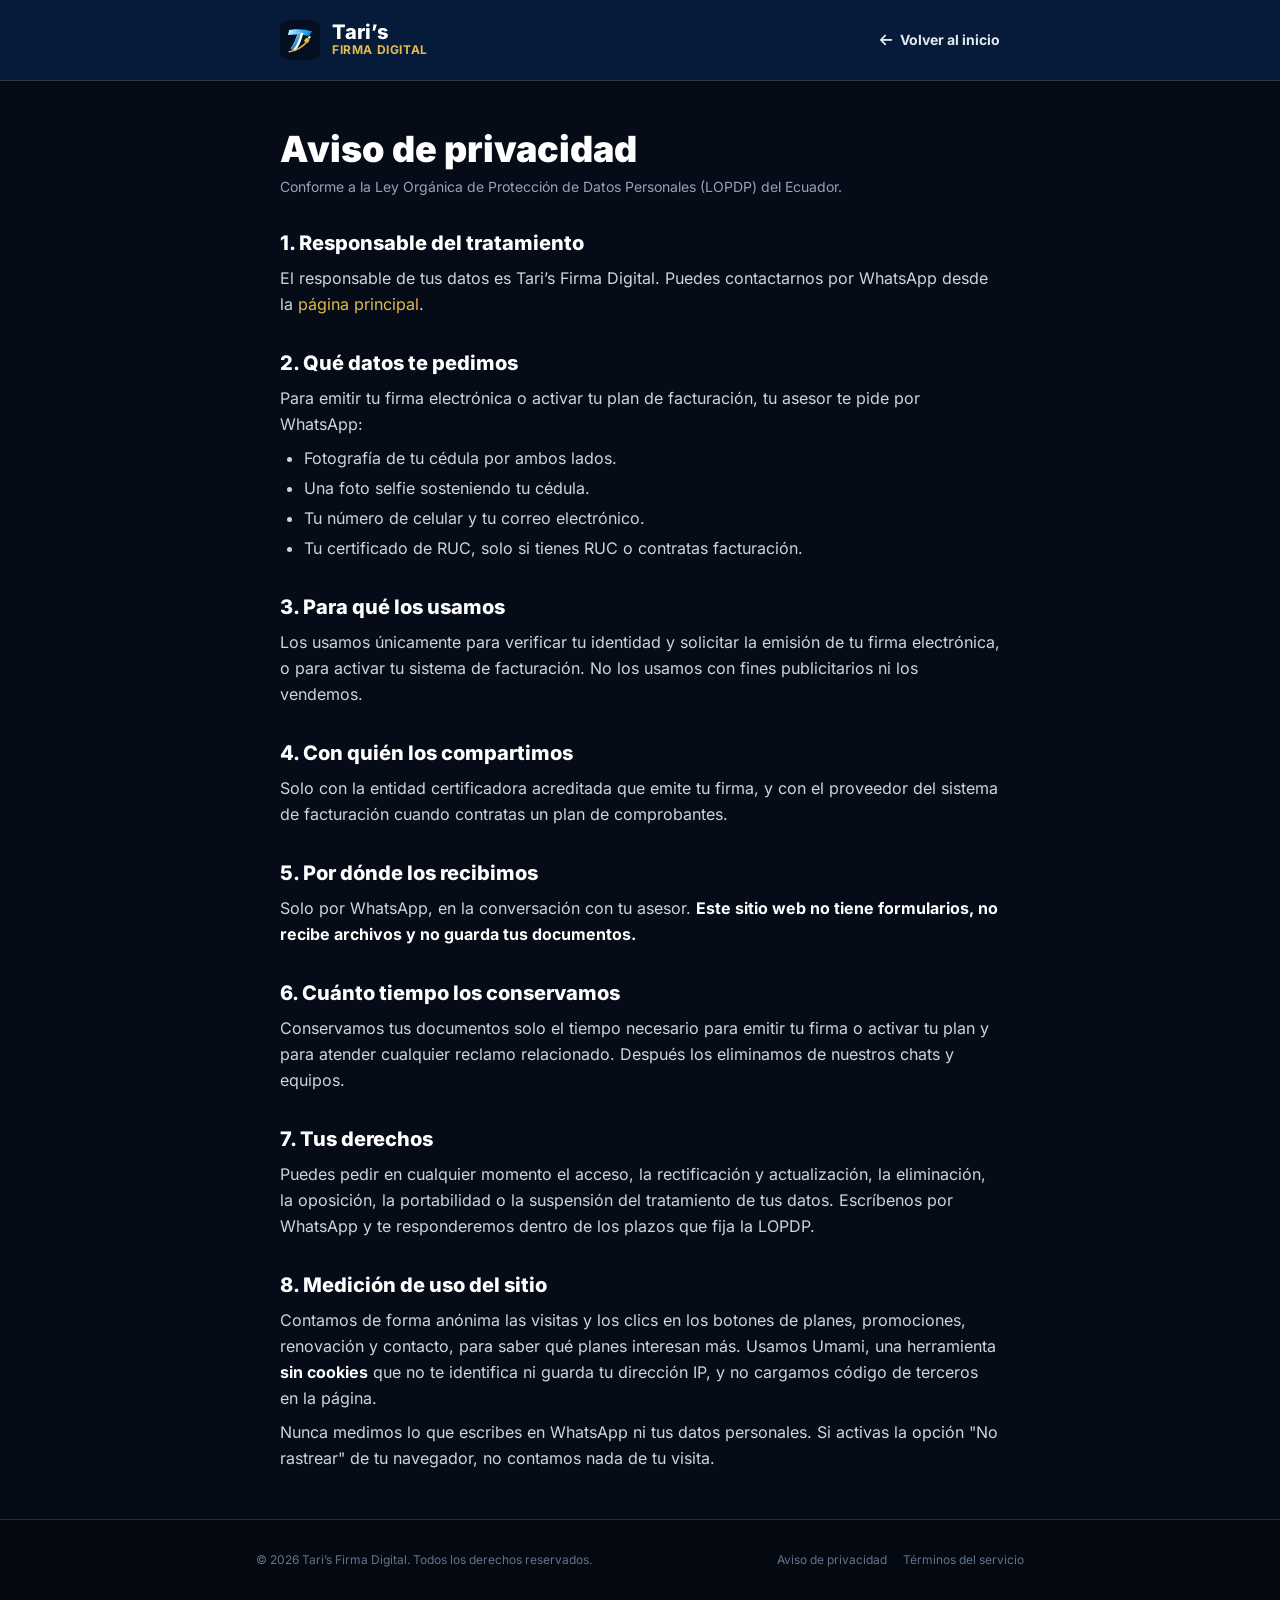
==== privacidad.html @ 4c4bc8b9 "feat: close page gaps for trust and conversion (002) Implementa las 10 historias de specs/002-page-g" ====
<!DOCTYPE html>
<html lang="es" class="scroll-smooth">
<head>
    <meta charset="UTF-8">
    <meta name="viewport" content="width=device-width, initial-scale=1.0">
    <title>Aviso de privacidad | Tari's Firma Digital</title>

    <!-- Política de seguridad de contenido (research R13) -->
    <meta http-equiv="Content-Security-Policy" content="default-src 'self' file:; script-src 'self' file:; style-src 'self' file: https://cdnjs.cloudflare.com; font-src 'self' file: https://cdnjs.cloudflare.com; img-src 'self' file: data:; connect-src 'self' https://gateway.umami.is; base-uri 'self'; form-action 'none'; object-src 'none'">

    <meta name="description" content="Cómo trata Tari's Firma Digital los datos y documentos que envías a tu asesor por WhatsApp para emitir tu firma electrónica, según la LOPDP del Ecuador.">
    <meta name="robots" content="index, follow">
    <link rel="canonical" href="https://__DOMINIO__/privacidad.html">
    <link rel="icon" href="favicon.svg" type="image/svg+xml">
    <link rel="apple-touch-icon" href="apple-touch-icon.png">

    <link rel="stylesheet" href="tailwind.css">
    <link rel="stylesheet" href="https://cdnjs.cloudflare.com/ajax/libs/font-awesome/6.5.1/css/all.min.css"
          integrity="sha512-DTOQO9RWCH3ppGqcWaEA1BIZOC6xxalwEsw9c2QQeAIftl+Vegovlnee1c9QX4TctnWMn13TZye+giMm8e2LwA=="
          crossorigin="anonymous" referrerpolicy="no-referrer">
    <link rel="stylesheet" href="styles.css">
</head>
<body class="bg-[#050C17] text-white font-sans antialiased selection:bg-taris-gold selection:text-taris-dark">

    <!-- SECCIÓN: CABECERA SIMPLIFICADA -->
    <header class="bg-[#061A3A] border-b border-taris-gold/20">
        <div class="max-w-3xl mx-auto px-4 sm:px-6 h-20 flex items-center justify-between">
            <a href="index.html" class="flex items-center gap-3">
                <img src="favicon.svg" alt="" class="w-10 h-10">
                <span>
                    <span class="block text-xl font-extrabold leading-none">Tari’s</span>
                    <span class="block text-xs font-bold text-taris-gold uppercase tracking-wider">Firma Digital</span>
                </span>
            </a>
            <a href="index.html" class="text-sm font-bold text-slate-200 hover:text-taris-gold transition flex items-center gap-2">
                <i class="fa-solid fa-arrow-left" aria-hidden="true"></i> Volver al inicio
            </a>
        </div>
    </header>

    <!-- SECCIÓN: AVISO DE PRIVACIDAD (FR-014, research R11).
         BORRADOR: el responsable del negocio debe revisar y confirmar este texto antes de publicar (FR-038). -->
    <main class="max-w-3xl mx-auto px-4 sm:px-6 py-12 space-y-8 text-slate-300 leading-relaxed">
        <div>
            <h1 class="text-3xl sm:text-4xl font-black text-white">Aviso de privacidad</h1>
            <p class="text-sm text-slate-400 mt-2">Conforme a la Ley Orgánica de Protección de Datos Personales (LOPDP) del Ecuador.</p>
        </div>

        <section class="space-y-2">
            <h2 class="text-xl font-extrabold text-white">1. Responsable del tratamiento</h2>
            <p>El responsable de tus datos es Tari’s Firma Digital<span data-legal-group class="hidden"> (<span data-legal="razonSocial"></span>, RUC <span data-legal="ruc"></span>, <span data-legal="ciudad"></span>)</span>. Puedes contactarnos por WhatsApp desde la <a href="index.html" class="text-taris-gold hover:underline">página principal</a>.</p>
        </section>

        <section class="space-y-2">
            <h2 class="text-xl font-extrabold text-white">2. Qué datos te pedimos</h2>
            <p>Para emitir tu firma electrónica o activar tu plan de facturación, tu asesor te pide por WhatsApp:</p>
            <ul class="list-disc pl-6 space-y-1">
                <li>Fotografía de tu cédula por ambos lados.</li>
                <li>Una foto selfie sosteniendo tu cédula.</li>
                <li>Tu número de celular y tu correo electrónico.</li>
                <li>Tu certificado de RUC, solo si tienes RUC o contratas facturación.</li>
            </ul>
        </section>

        <section class="space-y-2">
            <h2 class="text-xl font-extrabold text-white">3. Para qué los usamos</h2>
            <p>Los usamos únicamente para verificar tu identidad y solicitar la emisión de tu firma electrónica, o para activar tu sistema de facturación. No los usamos con fines publicitarios ni los vendemos.</p>
        </section>

        <section class="space-y-2">
            <h2 class="text-xl font-extrabold text-white">4. Con quién los compartimos</h2>
            <p>Solo con la entidad certificadora acreditada que emite tu firma<span data-legal-group class="hidden"> (<span data-legal="entidadCertificadora"></span>)</span>, y con el proveedor del sistema de facturación cuando contratas un plan de comprobantes.</p>
        </section>

        <section class="space-y-2">
            <h2 class="text-xl font-extrabold text-white">5. Por dónde los recibimos</h2>
            <p>Solo por WhatsApp, en la conversación con tu asesor. <strong class="text-white">Este sitio web no tiene formularios, no recibe archivos y no guarda tus documentos.</strong></p>
        </section>

        <section class="space-y-2">
            <h2 class="text-xl font-extrabold text-white">6. Cuánto tiempo los conservamos</h2>
            <p>Conservamos tus documentos solo el tiempo necesario para emitir tu firma o activar tu plan y para atender cualquier reclamo relacionado. Después los eliminamos de nuestros chats y equipos.</p>
        </section>

        <section class="space-y-2">
            <h2 class="text-xl font-extrabold text-white">7. Tus derechos</h2>
            <p>Puedes pedir en cualquier momento el acceso, la rectificación y actualización, la eliminación, la oposición, la portabilidad o la suspensión del tratamiento de tus datos. Escríbenos por WhatsApp y te responderemos dentro de los plazos que fija la LOPDP.</p>
        </section>

        <section class="space-y-2">
            <h2 class="text-xl font-extrabold text-white">8. Medición de uso del sitio</h2>
            <p>Contamos de forma anónima las visitas y los clics en los botones de planes, promociones, renovación y contacto, para saber qué planes interesan más. Usamos Umami, una herramienta <strong class="text-white">sin cookies</strong> que no te identifica ni guarda tu dirección IP, y no cargamos código de terceros en la página.</p>
            <p>Nunca medimos lo que escribes en WhatsApp ni tus datos personales. Si activas la opción "No rastrear" de tu navegador, no contamos nada de tu visita.</p>
        </section>
    </main>

    <!-- SECCIÓN: PIE DE PÁGINA -->
    <footer class="border-t border-taris-gold/20 bg-[#030811] px-4 sm:px-6 py-8 text-xs text-slate-500">
        <div class="max-w-3xl mx-auto flex flex-col sm:flex-row justify-between items-center gap-3">
            <p>© <span data-anio>2026</span> Tari’s Firma Digital. Todos los derechos reservados.</p>
            <nav class="flex gap-4" aria-label="Información legal">
                <a href="privacidad.html" class="hover:text-taris-gold transition">Aviso de privacidad</a>
                <a href="terminos.html" class="hover:text-taris-gold transition">Términos del servicio</a>
            </nav>
        </div>
    </footer>

    <script src="script.js"></script>
</body>
</html>
---- styles.css ----
/* ==========================================================================
Estilos Personalizados - Tari's Firma Digital
========================================================================== */

/* Gradiente radial corporativo para la sección principal (Hero) */
.bg-taris-hero {
background: radial-gradient(circle at 80% 20%, #0E376E 0%, #061A3A 50%, #030B18 100%);
}

/* Gradiente dorado metálico para botones y encabezados */
.gold-gradient {
background: linear-gradient(90deg, #C9982E 0%, #F5D276 50%, #C9982E 100%);
}

/* Texto con degradado dorado brillante */
.gold-text-gradient {
background: linear-gradient(90deg, #E5B94C 0%, #FFF0B8 50%, #D9A32B 100%);
-webkit-background-clip: text;
background-clip: text;
-webkit-text-fill-color: transparent;
}

/* Fondo azul vibrante para el banner de promociones vigentes */
.promo-banner-bg {
background: linear-gradient(135deg, #072554 0%, #0D47A1 55%, #04132B 100%);
}

/* Animación de pulso dorado en el borde de la promoción */
@keyframes pulse-border {
0%, 100% {
box-shadow: 0 0 0 0 rgba(229, 185, 76, 0.6);
}
50% {
box-shadow: 0 0 0 10px rgba(229, 185, 76, 0);
}
}

.animate-pulse-gold {
animation: pulse-border 2.5s infinite;
}

/* Aviso visible solo cuando el navegador no ejecuta JavaScript (ver <noscript> en index.html).
   Se mantiene en esta hoja porque es un estilo propio del aviso, independiente de Tailwind. */
.aviso-sin-js {
background: #E5B94C;
color: #040F22;
font-family: 'Inter', sans-serif;
font-weight: 800;
text-align: center;
padding: 14px 16px;
}

/* Sin animación continua para quien pide reducir el movimiento (FR-032) */
@media (prefers-reduced-motion: reduce) {
.animate-pulse-gold { animation: none; }
}
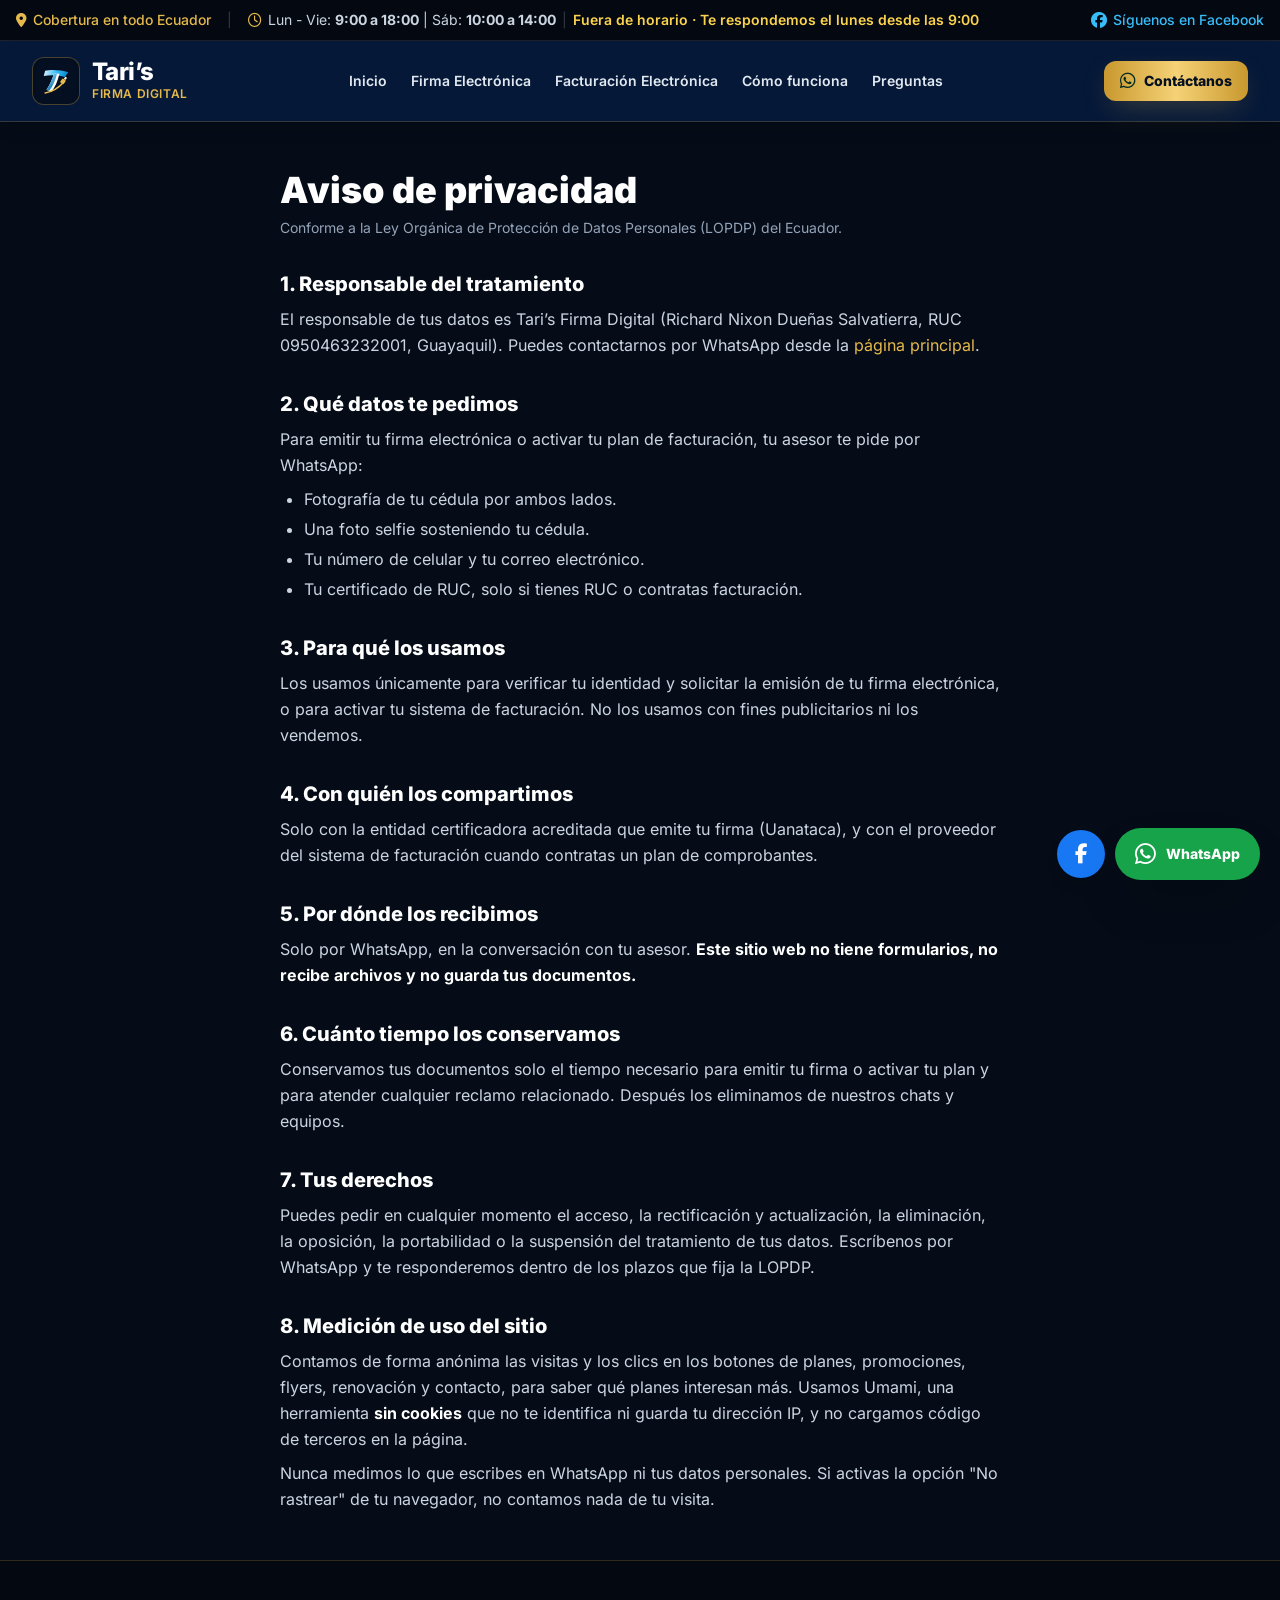
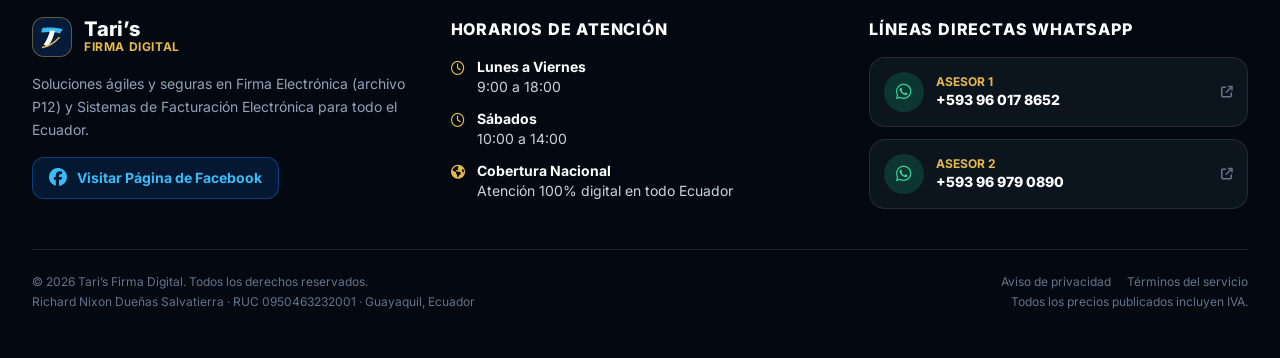
==== commit 2ad847f5: "feat: add flyers carousel, services and own plan pages (003) - Página principal: carrusel de flyers " ====
--- a/privacidad.html
+++ b/privacidad.html
@@ -10,7 +10,7 @@
 
     <meta name="description" content="Cómo trata Tari's Firma Digital los datos y documentos que envías a tu asesor por WhatsApp para emitir tu firma electrónica, según la LOPDP del Ecuador.">
     <meta name="robots" content="index, follow">
-    <link rel="canonical" href="https://__DOMINIO__/privacidad.html">
+    <link rel="canonical" href="https://tari-firma-digital.vercel.app/privacidad.html">
     <link rel="icon" href="favicon.svg" type="image/svg+xml">
     <link rel="apple-touch-icon" href="apple-touch-icon.png">
 
@@ -22,24 +22,117 @@
 </head>
 <body class="bg-[#050C17] text-white font-sans antialiased selection:bg-taris-gold selection:text-taris-dark">
 
-    <!-- SECCIÓN: CABECERA SIMPLIFICADA -->
-    <header class="bg-[#061A3A] border-b border-taris-gold/20">
-        <div class="max-w-3xl mx-auto px-4 sm:px-6 h-20 flex items-center justify-between">
-            <a href="index.html" class="flex items-center gap-3">
-                <img src="favicon.svg" alt="" class="w-10 h-10">
-                <span>
-                    <span class="block text-xl font-extrabold leading-none">Tari’s</span>
-                    <span class="block text-xs font-bold text-taris-gold uppercase tracking-wider">Firma Digital</span>
+    <!-- COMPARTIDO: INICIO CABECERA (idéntico en todas las páginas; lo vigila tests/layout.test.js) -->
+    <!-- AVISO SIN JAVASCRIPT (los planes y los botones de WhatsApp los genera script.js) -->
+    <noscript>
+        <div class="aviso-sin-js">
+            Para ver nuestros planes y contactar a un asesor por WhatsApp, activa JavaScript en tu navegador.
+        </div>
+    </noscript>
+
+    <!-- BARRA SUPERIOR DE INFORMACIÓN Y HORARIOS -->
+    <div class="bg-[#030811] border-b border-white/10 text-xs sm:text-sm py-2.5 px-4">
+        <div class="max-w-7xl mx-auto flex flex-col md:flex-row justify-between items-center gap-2 text-slate-300">
+            <div class="flex flex-wrap items-center justify-center gap-4">
+                <span class="flex items-center gap-1.5 text-taris-gold font-medium">
+                    <i class="fa-solid fa-location-dot"></i> Cobertura en todo Ecuador
                 </span>
+                <span class="hidden sm:inline text-white/20">|</span>
+                <span class="flex items-center gap-1.5">
+                    <i class="fa-regular fa-clock text-taris-gold"></i>
+                    <span>Lun - Vie: <strong data-horario="semana"></strong> | Sáb: <strong data-horario="sabado"></strong></span>
+                    <span class="hidden sm:inline text-white/20">|</span>
+                    <span class="font-semibold text-amber-300" data-atencion role="status"></span>
+                </span>
+            </div>
+            <div class="flex items-center gap-4">
+                <a href="#" data-facebook target="_blank" rel="noopener noreferrer"
+                   class="flex items-center gap-1.5 text-sky-400 hover:text-sky-300 transition font-medium">
+                    <i class="fa-brands fa-facebook text-base"></i> Síguenos en Facebook
+                </a>
+            </div>
+        </div>
+    </div>
+
+    <!-- NAVEGACIÓN PRINCIPAL -->
+    <header class="sticky top-0 z-40 bg-[#061A3A]/95 backdrop-blur-md border-b border-taris-gold/20 shadow-lg">
+        <div class="max-w-7xl mx-auto px-4 sm:px-6 lg:px-8">
+            <div class="flex justify-between items-center h-20">
+                <!-- Logo Tari's Recreación Vectorial -->
+                <a href="index.html" class="flex items-center gap-3 group" aria-label="Tari’s Firma Digital, ir al inicio">
+                    <div class="w-12 h-12 rounded-xl bg-[#040F22] border border-taris-gold/30 flex items-center justify-center p-1.5 shadow-inner group-hover:border-taris-gold transition">
+                        <svg viewBox="0 0 100 100" class="w-full h-full" fill="none" xmlns="http://www.w3.org/2000/svg" aria-hidden="true">
+                            <path d="M18 20 C35 16, 68 18, 86 24 L76 38 C60 33, 35 32, 14 35 Z" fill="url(#skyGrad)"/>
+                            <path d="M44 28 L60 29 C55 50, 48 68, 36 82 L22 76 C32 62, 39 45, 44 28 Z" fill="#FFFFFF"/>
+                            <path d="M44 28 L53 28.5 C48 48, 41 65, 30 79 L22 76 C32 62, 39 45, 44 28 Z" fill="url(#blueGrad)"/>
+                            <path d="M18 85 C38 82, 58 70, 74 52" stroke="#E5B94C" stroke-width="4.5" stroke-linecap="round"/>
+                            <rect x="70" y="42" width="12" height="14" rx="2" transform="rotate(38 70 42)" fill="#E5B94C"/>
+                            <rect x="78" y="37" width="6" height="8" rx="1" transform="rotate(38 78 37)" fill="#FFF2C2"/>
+                            <defs>
+                                <linearGradient id="skyGrad" x1="14" y1="20" x2="86" y2="35" gradientUnits="userSpaceOnUse">
+                                    <stop stop-color="#E0F2FE"/>
+                                    <stop offset="0.5" stop-color="#38BDF8"/>
+                                    <stop offset="1" stop-color="#0284C7"/>
+                                </linearGradient>
+                                <linearGradient id="blueGrad" x1="22" y1="28" x2="53" y2="79" gradientUnits="userSpaceOnUse">
+                                    <stop stop-color="#7DD3FC"/>
+                                    <stop offset="1" stop-color="#0369A1"/>
+                                </linearGradient>
+                            </defs>
+                        </svg>
+                    </div>
+                    <div>
+                        <span class="block text-2xl font-extrabold tracking-tight text-white leading-none">Tari’s</span>
+                        <span class="block text-xs font-semibold tracking-wider text-taris-gold uppercase mt-0.5">Firma Digital</span>
+                    </div>
+                </a>
+
+                <!-- Menú Desktop (el enlace de la página actual recibe aria-current desde script.js) -->
+                <nav class="hidden xl:flex items-center gap-6 whitespace-nowrap text-sm font-semibold text-slate-200" aria-label="Menú principal">
+                    <a href="index.html#promociones" data-promo-any data-ver-promocion="menu" class="hidden text-taris-gold hover:text-taris-goldLight transition flex items-center gap-1.5">
+                        <i class="fa-solid fa-fire text-red-500"></i> Promociones
+                    </a>
+                    <a href="index.html" data-nav="index" class="hover:text-taris-gold transition aria-[current=page]:text-taris-gold">Inicio</a>
+                    <a href="firma.html" data-nav="firma" class="hover:text-taris-gold transition aria-[current=page]:text-taris-gold">Firma Electrónica</a>
+                    <a href="facturacion.html" data-nav="facturacion" class="hover:text-taris-gold transition aria-[current=page]:text-taris-gold">Facturación Electrónica</a>
+                    <a href="index.html#como-funciona" class="hover:text-taris-gold transition">Cómo funciona</a>
+                    <a href="index.html#preguntas" class="hover:text-taris-gold transition">Preguntas</a>
+                </nav>
+
+                <!-- Botón Directo Asesores + Menú Móvil -->
+                <div class="flex items-center gap-2 sm:gap-3">
+                    <button type="button" data-open-advisor="general"
+                            class="gold-gradient text-taris-dark font-extrabold text-xs sm:text-sm px-4 py-2.5 rounded-xl shadow-gold hover:brightness-110 transition flex items-center gap-2 cursor-pointer">
+                        <i class="fa-brands fa-whatsapp text-lg text-emerald-950"></i>
+                        <span>Contáctanos</span>
+                    </button>
+                    <button id="mobile-menu-btn" type="button" aria-controls="mobile-menu" aria-expanded="false" class="xl:hidden p-2.5 rounded-xl bg-white/10 text-white hover:bg-white/20 transition" aria-label="Abrir menú">
+                        <i class="fa-solid fa-bars text-lg"></i>
+                    </button>
+                </div>
+            </div>
+        </div>
+
+        <!-- Menú Móvil Desplegable -->
+        <div id="mobile-menu" class="hidden xl:hidden bg-[#040F22] border-t border-white/10 px-4 pt-3 pb-5 space-y-2">
+            <a href="index.html#promociones" data-promo-any data-ver-promocion="menu" class="hidden block px-3 py-2.5 rounded-lg text-taris-gold font-bold bg-white/5">
+                <i class="fa-solid fa-fire text-red-500 mr-2"></i> Promociones Vigentes
             </a>
-            <a href="index.html" class="text-sm font-bold text-slate-200 hover:text-taris-gold transition flex items-center gap-2">
-                <i class="fa-solid fa-arrow-left" aria-hidden="true"></i> Volver al inicio
+            <a href="index.html" data-nav="index" class="block px-3 py-2.5 rounded-lg text-slate-200 hover:bg-white/5 font-medium aria-[current=page]:text-taris-gold">Inicio</a>
+            <a href="firma.html" data-nav="firma" class="block px-3 py-2.5 rounded-lg text-slate-200 hover:bg-white/5 font-medium aria-[current=page]:text-taris-gold">Firma Electrónica (P12)</a>
+            <a href="facturacion.html" data-nav="facturacion" class="block px-3 py-2.5 rounded-lg text-slate-200 hover:bg-white/5 font-medium aria-[current=page]:text-taris-gold">Facturación Electrónica</a>
+            <a href="index.html#como-funciona" class="block px-3 py-2.5 rounded-lg text-slate-200 hover:bg-white/5 font-medium">Cómo funciona</a>
+            <a href="index.html#preguntas" class="block px-3 py-2.5 rounded-lg text-slate-200 hover:bg-white/5 font-medium">Preguntas frecuentes</a>
+            <a href="#" data-facebook target="_blank" rel="noopener noreferrer"
+               class="block px-3 py-2.5 rounded-lg text-sky-400 hover:bg-white/5 font-medium">
+                <i class="fa-brands fa-facebook mr-2"></i> Página Oficial en Facebook
             </a>
         </div>
     </header>
+    <!-- COMPARTIDO: FIN CABECERA -->
 
     <!-- SECCIÓN: AVISO DE PRIVACIDAD (FR-014, research R11).
-         BORRADOR: el responsable del negocio debe revisar y confirmar este texto antes de publicar (FR-038). -->
+         Texto confirmado por el responsable del negocio el 2026-11-26 (FR-038). -->
     <main class="max-w-3xl mx-auto px-4 sm:px-6 py-12 space-y-8 text-slate-300 leading-relaxed">
         <div>
             <h1 class="text-3xl sm:text-4xl font-black text-white">Aviso de privacidad</h1>
@@ -89,21 +182,189 @@
 
         <section class="space-y-2">
             <h2 class="text-xl font-extrabold text-white">8. Medición de uso del sitio</h2>
-            <p>Contamos de forma anónima las visitas y los clics en los botones de planes, promociones, renovación y contacto, para saber qué planes interesan más. Usamos Umami, una herramienta <strong class="text-white">sin cookies</strong> que no te identifica ni guarda tu dirección IP, y no cargamos código de terceros en la página.</p>
+            <p>Contamos de forma anónima las visitas y los clics en los botones de planes, promociones, flyers, renovación y contacto, para saber qué planes interesan más. Usamos Umami, una herramienta <strong class="text-white">sin cookies</strong> que no te identifica ni guarda tu dirección IP, y no cargamos código de terceros en la página.</p>
             <p>Nunca medimos lo que escribes en WhatsApp ni tus datos personales. Si activas la opción "No rastrear" de tu navegador, no contamos nada de tu visita.</p>
         </section>
     </main>
 
-    <!-- SECCIÓN: PIE DE PÁGINA -->
-    <footer class="border-t border-taris-gold/20 bg-[#030811] px-4 sm:px-6 py-8 text-xs text-slate-500">
-        <div class="max-w-3xl mx-auto flex flex-col sm:flex-row justify-between items-center gap-3">
-            <p>© <span data-anio>2026</span> Tari’s Firma Digital. Todos los derechos reservados.</p>
-            <nav class="flex gap-4" aria-label="Información legal">
-                <a href="privacidad.html" class="hover:text-taris-gold transition">Aviso de privacidad</a>
-                <a href="terminos.html" class="hover:text-taris-gold transition">Términos del servicio</a>
-            </nav>
+    <!-- COMPARTIDO: INICIO PIE (footer, botones flotantes y modal; idéntico en todas las páginas) -->
+    <!-- FOOTER Y CONTACTO DIRECTO -->
+    <footer class="bg-[#030811] border-t border-taris-gold/20 pt-14 pb-24 sm:pb-12 px-4 sm:px-6 lg:px-8">
+        <div class="max-w-7xl mx-auto">
+            <div class="grid md:grid-cols-3 gap-10 pb-10 border-b border-white/10">
+                <div class="space-y-4">
+                    <div class="flex items-center gap-3">
+                        <div class="w-10 h-10 rounded-xl bg-[#061A3A] border border-taris-gold/40 flex items-center justify-center p-1">
+                            <svg viewBox="0 0 100 100" class="w-full h-full" fill="none" xmlns="http://www.w3.org/2000/svg">
+                                <path d="M18 20 C35 16, 68 18, 86 24 L76 38 C60 33, 35 32, 14 35 Z" fill="#38BDF8"/>
+                                <path d="M44 28 L60 29 C55 50, 48 68, 36 82 L22 76 C32 62, 39 45, 44 28 Z" fill="#FFFFFF"/>
+                                <path d="M18 85 C38 82, 58 70, 74 52" stroke="#E5B94C" stroke-width="5" stroke-linecap="round"/>
+                            </svg>
+                        </div>
+                        <div>
+                            <span class="block text-xl font-extrabold text-white leading-none">Tari’s</span>
+                            <span class="block text-xs font-bold text-taris-gold uppercase tracking-wider">Firma Digital</span>
+                        </div>
+                    </div>
+                    <p class="text-slate-400 text-sm leading-relaxed">
+                        Soluciones ágiles y seguras en Firma Electrónica (archivo P12) y Sistemas de Facturación Electrónica para todo el Ecuador.
+                    </p>
+                    <a href="#" data-facebook target="_blank" rel="noopener noreferrer"
+                       class="inline-flex items-center gap-2.5 px-4 py-2.5 rounded-xl bg-[#1877F2]/15 border border-[#1877F2]/40 text-sky-400 hover:bg-[#1877F2] hover:text-white transition text-sm font-bold">
+                        <i class="fa-brands fa-facebook text-lg"></i>
+                        <span>Visitar Página de Facebook</span>
+                    </a>
+                </div>
+
+                <div class="space-y-4">
+                    <h2 class="text-base font-extrabold text-white uppercase tracking-wider">Horarios de Atención</h2>
+                    <ul class="space-y-3 text-sm text-slate-300">
+                        <li class="flex items-start gap-3">
+                            <i class="fa-regular fa-clock text-taris-gold mt-1"></i>
+                            <div>
+                                <strong class="block text-white">Lunes a Viernes</strong>
+                                <span data-horario="semana"></span>
+                            </div>
+                        </li>
+                        <li class="flex items-start gap-3">
+                            <i class="fa-regular fa-clock text-taris-gold mt-1"></i>
+                            <div>
+                                <strong class="block text-white">Sábados</strong>
+                                <span data-horario="sabado"></span>
+                            </div>
+                        </li>
+                        <li class="flex items-start gap-3">
+                            <i class="fa-solid fa-earth-americas text-taris-gold mt-1"></i>
+                            <div>
+                                <strong class="block text-white">Cobertura Nacional</strong>
+                                <span>Atención 100% digital en todo Ecuador</span>
+                            </div>
+                        </li>
+                    </ul>
+                </div>
+
+                <div class="space-y-4">
+                    <h2 class="text-base font-extrabold text-white uppercase tracking-wider">Líneas Directas WhatsApp</h2>
+                    <div class="space-y-3">
+                        <a href="#" data-whatsapp="asesor1" data-mensaje="ayuda"
+                           target="_blank" rel="noopener noreferrer"
+                           class="flex items-center justify-between p-3.5 rounded-2xl bg-[#0C141D] border border-white/10 hover:border-emerald-500/50 transition group">
+                            <div class="flex items-center gap-3">
+                                <span class="w-10 h-10 rounded-full bg-emerald-500/20 text-emerald-400 flex items-center justify-center text-lg group-hover:bg-emerald-500 group-hover:text-white transition">
+                                    <i class="fa-brands fa-whatsapp"></i>
+                                </span>
+                                <div>
+                                    <span class="block text-xs font-bold text-taris-gold uppercase">Asesor 1</span>
+                                    <span class="block text-sm font-extrabold text-white" data-phone="asesor1"></span>
+                                </div>
+                            </div>
+                            <i class="fa-solid fa-arrow-up-right-from-square text-slate-500 group-hover:text-white text-xs"></i>
+                        </a>
+
+                        <a href="#" data-whatsapp="asesor2" data-mensaje="ayuda"
+                           target="_blank" rel="noopener noreferrer"
+                           class="flex items-center justify-between p-3.5 rounded-2xl bg-[#0C141D] border border-white/10 hover:border-emerald-500/50 transition group">
+                            <div class="flex items-center gap-3">
+                                <span class="w-10 h-10 rounded-full bg-emerald-500/20 text-emerald-400 flex items-center justify-center text-lg group-hover:bg-emerald-500 group-hover:text-white transition">
+                                    <i class="fa-brands fa-whatsapp"></i>
+                                </span>
+                                <div>
+                                    <span class="block text-xs font-bold text-taris-gold uppercase">Asesor 2</span>
+                                    <span class="block text-sm font-extrabold text-white" data-phone="asesor2"></span>
+                                </div>
+                            </div>
+                            <i class="fa-solid fa-arrow-up-right-from-square text-slate-500 group-hover:text-white text-xs"></i>
+                        </a>
+                    </div>
+                </div>
+            </div>
+
+            <div class="pt-6 flex flex-col sm:flex-row justify-between items-center gap-4 text-xs text-slate-500">
+                <div class="text-center sm:text-left space-y-1">
+                    <p>© <span data-anio>2026</span> Tari’s Firma Digital. Todos los derechos reservados.</p>
+                    <!-- Identidad legal (FR-012): visible cuando el responsable entregue los datos -->
+                    <p data-legal-group class="hidden">
+                        <span data-legal="razonSocial"></span> · RUC <span data-legal="ruc"></span> · <span data-legal="ciudad"></span>, Ecuador
+                    </p>
+                </div>
+                <div class="flex flex-col sm:items-end items-center gap-1">
+                    <nav class="flex gap-4" aria-label="Información legal">
+                        <a href="privacidad.html" class="hover:text-taris-gold transition underline-offset-4 hover:underline">Aviso de privacidad</a>
+                        <a href="terminos.html" class="hover:text-taris-gold transition underline-offset-4 hover:underline">Términos del servicio</a>
+                    </nav>
+                    <p>Todos los precios publicados incluyen IVA.</p>
+                </div>
+            </div>
         </div>
     </footer>
+
+    <!-- BOTÓN FLOTANTE DE WHATSAPP Y FACEBOOK -->
+    <div class="fixed bottom-5 right-5 z-40 flex items-center gap-2.5">
+        <a href="#" data-facebook target="_blank" rel="noopener noreferrer"
+           aria-label="Facebook Tari's"
+           class="w-12 h-12 rounded-full bg-[#1877F2] text-white shadow-lg hover:scale-110 transition flex items-center justify-center text-xl">
+            <i class="fa-brands fa-facebook-f"></i>
+        </a>
+        <button type="button" data-open-advisor="flotante"
+                class="bg-[#16A34A] hover:bg-[#15803D] text-white font-extrabold px-5 py-3.5 rounded-full shadow-2xl hover:scale-105 transition flex items-center gap-2.5 cursor-pointer">
+            <i class="fa-brands fa-whatsapp text-2xl"></i>
+            <span class="text-sm">WhatsApp</span>
+        </button>
+    </div>
+
+    <!-- MODAL SELECTOR DE ASESOR (ASESOR 1 O ASESOR 2) -->
+    <div id="advisor-modal" role="dialog" aria-modal="true" aria-labelledby="advisor-modal-title" class="fixed inset-0 z-50 hidden items-center justify-center p-4 bg-black/80 backdrop-blur-sm">
+        <div class="bg-[#0C1624] border-2 border-taris-gold/60 rounded-3xl max-w-md w-full p-6 sm:p-7 shadow-2xl transform transition-all relative">
+            <button type="button" data-modal-close aria-label="Cerrar ventana"
+                    class="absolute top-4 right-4 w-9 h-9 rounded-full bg-white/10 hover:bg-white/20 text-slate-300 flex items-center justify-center transition cursor-pointer">
+                <i class="fa-solid fa-xmark"></i>
+            </button>
+
+            <div class="text-center mb-5">
+                <div class="w-14 h-14 rounded-2xl bg-emerald-500/20 border border-emerald-500/40 text-emerald-400 flex items-center justify-center text-3xl mx-auto mb-3">
+                    <i class="fa-brands fa-whatsapp"></i>
+                </div>
+                <h3 id="advisor-modal-title" class="text-xl font-black text-white">Elige tu Asesor en Línea</h3>
+                <p class="text-xs font-semibold mt-2 text-amber-300" data-atencion></p>
+                <p class="text-xs text-slate-400 mt-1">Se enviará automáticamente el detalle de tu selección:</p>
+            </div>
+
+            <div class="bg-[#060D17] border border-taris-gold/30 rounded-2xl p-3.5 mb-5 text-center">
+                <span id="modal-product-text" class="text-sm font-bold text-taris-gold"></span>
+            </div>
+
+            <div class="space-y-3">
+                <a id="link-asesor-1" href="#" target="_blank" rel="noopener noreferrer"
+                   class="w-full gold-gradient text-taris-dark font-extrabold p-4 rounded-2xl shadow-gold hover:brightness-110 transition flex items-center justify-between">
+                    <div class="flex items-center gap-3">
+                        <span class="w-10 h-10 rounded-full bg-[#16A34A] text-white flex items-center justify-center text-xl shadow">
+                            <i class="fa-brands fa-whatsapp"></i>
+                        </span>
+                        <div class="text-left">
+                            <span data-advisor-label class="block text-xs uppercase font-black tracking-wider text-taris-navy">Asesor 1 <span data-suggested-badge class="hidden ml-1 text-xs font-black uppercase bg-taris-dark text-taris-goldLight px-2 py-0.5 rounded-md">Sugerido</span></span>
+                            <span class="block text-base font-black" data-phone="asesor1"></span>
+                        </div>
+                    </div>
+                    <span data-advisor-chip class="text-xs font-extrabold bg-taris-dark/15 px-3 py-1.5 rounded-lg">Enviar →</span>
+                </a>
+
+                <a id="link-asesor-2" href="#" target="_blank" rel="noopener noreferrer"
+                   class="w-full bg-[#112442] border border-taris-gold/50 hover:bg-[#173159] text-white font-extrabold p-4 rounded-2xl transition flex items-center justify-between">
+                    <div class="flex items-center gap-3">
+                        <span class="w-10 h-10 rounded-full bg-[#16A34A] text-white flex items-center justify-center text-xl shadow">
+                            <i class="fa-brands fa-whatsapp"></i>
+                        </span>
+                        <div class="text-left">
+                            <span data-advisor-label class="block text-xs uppercase font-black tracking-wider text-taris-gold">Asesor 2 <span data-suggested-badge class="hidden ml-1 text-xs font-black uppercase bg-taris-dark text-taris-goldLight px-2 py-0.5 rounded-md">Sugerido</span></span>
+                            <span class="block text-base font-black" data-phone="asesor2"></span>
+                        </div>
+                    </div>
+                    <span data-advisor-chip class="text-xs font-extrabold bg-white/10 px-3 py-1.5 rounded-lg">Enviar →</span>
+                </a>
+            </div>
+        </div>
+    </div>
+    <!-- COMPARTIDO: FIN PIE -->
 
     <script src="script.js"></script>
 </body>
